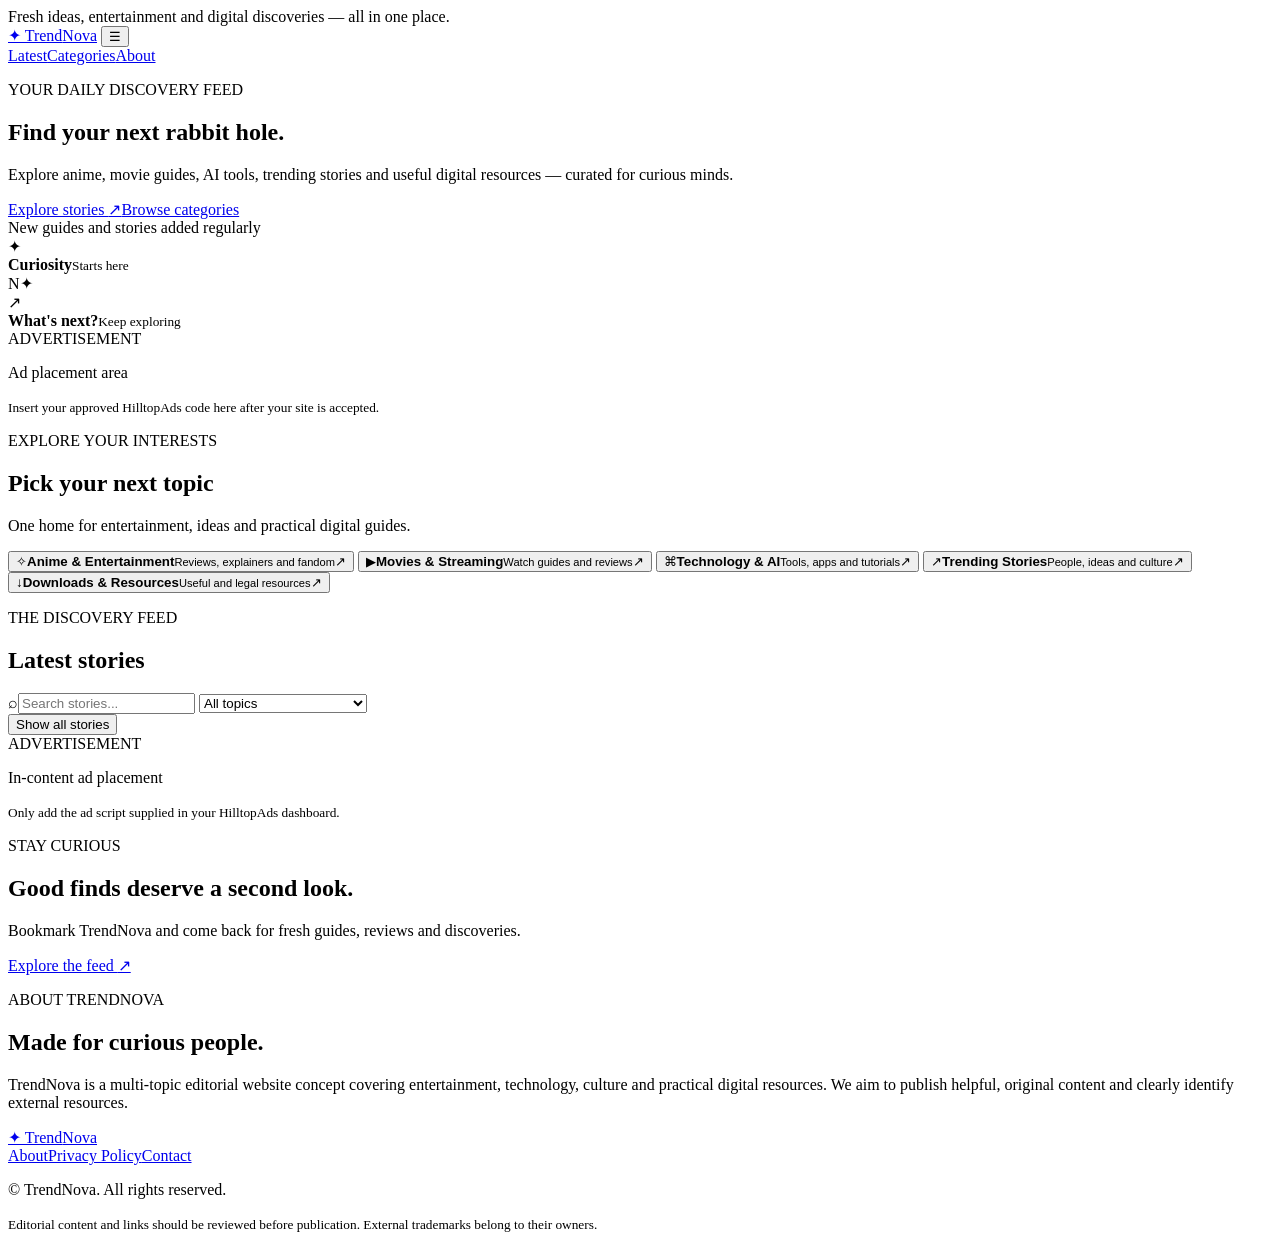
==== index.html @ b4d6908a "Add files via upload" ====
<!doctype html>
<html lang="en">
<head>
  <meta charset="utf-8">
  <meta name="viewport" content="width=device-width, initial-scale=1">
  <meta name="description" content="Discover anime, movies, technology, AI, trending stories and useful digital resources on TrendNova.">
  <meta name="theme-color" content="#10111b">
  <title>TrendNova — What's Worth Your Time</title>
  <link rel="stylesheet" href="style.css">
</head>
<body>
  <div class="announcement">Fresh ideas, entertainment and digital discoveries — all in one place.</div>
  <header class="site-header">
    <a class="brand" href="#" aria-label="TrendNova home"><span class="brand-mark">✦</span> Trend<span>Nova</span></a>
    <button class="menu-toggle" id="menuToggle" aria-label="Open navigation" aria-expanded="false">☰</button>
    <nav class="nav" id="mainNav">
      <a href="#latest">Latest</a><a href="#categories">Categories</a><a href="#about">About</a>
    </nav>
  </header>

  <main>
    <section class="hero">
      <div class="hero-copy">
        <p class="eyebrow">YOUR DAILY DISCOVERY FEED</p>
        <h1>Find your next <span>rabbit hole.</span></h1>
        <p class="hero-text">Explore anime, movie guides, AI tools, trending stories and useful digital resources — curated for curious minds.</p>
        <div class="hero-actions"><a class="button primary" href="#latest">Explore stories <span>↗</span></a><a class="button secondary" href="#categories">Browse categories</a></div>
        <div class="hero-note"><span class="live-dot"></span> New guides and stories added regularly</div>
      </div>
      <div class="hero-art" aria-hidden="true">
        <div class="orb orb-one"></div><div class="orb orb-two"></div>
        <div class="floating-card card-top"><span>✦</span><div><b>Curiosity</b><small>Starts here</small></div></div>
        <div class="hero-symbol">N<span>✦</span></div>
        <div class="floating-card card-bottom"><span>↗</span><div><b>What's next?</b><small>Keep exploring</small></div></div>
      </div>
    </section>

    <div class="ad-slot" aria-label="Advertisement placement">
      <span class="ad-label">ADVERTISEMENT</span>
      <p>Ad placement area</p>
      <small>Insert your approved HilltopAds code here after your site is accepted.</small>
    </div>

    <section class="section" id="categories">
      <div class="section-heading"><div><p class="eyebrow">EXPLORE YOUR INTERESTS</p><h2>Pick your next topic</h2></div><p class="section-intro">One home for entertainment, ideas and practical digital guides.</p></div>
      <div class="category-grid">
        <button class="category-card" data-filter="Anime & Entertainment"><span class="category-icon purple">✧</span><b>Anime & Entertainment</b><small>Reviews, explainers and fandom</small><span class="arrow">↗</span></button>
        <button class="category-card" data-filter="Movies & Streaming"><span class="category-icon pink">▶</span><b>Movies & Streaming</b><small>Watch guides and reviews</small><span class="arrow">↗</span></button>
        <button class="category-card" data-filter="Technology & AI"><span class="category-icon blue">⌘</span><b>Technology & AI</b><small>Tools, apps and tutorials</small><span class="arrow">↗</span></button>
        <button class="category-card" data-filter="Trending Stories"><span class="category-icon orange">↗</span><b>Trending Stories</b><small>People, ideas and culture</small><span class="arrow">↗</span></button>
        <button class="category-card" data-filter="Downloads & Resources"><span class="category-icon green">↓</span><b>Downloads & Resources</b><small>Useful and legal resources</small><span class="arrow">↗</span></button>
      </div>
    </section>

    <section class="section" id="latest">
      <div class="section-heading latest-heading"><div><p class="eyebrow">THE DISCOVERY FEED</p><h2>Latest stories</h2></div>
        <div class="feed-tools"><label class="search-box"><span>⌕</span><input id="searchInput" type="search" placeholder="Search stories..." aria-label="Search stories"></label>
          <select id="categoryFilter" aria-label="Filter by category"><option value="All">All topics</option><option>Anime & Entertainment</option><option>Movies & Streaming</option><option>Technology & AI</option><option>Trending Stories</option><option>Downloads & Resources</option></select>
        </div>
      </div>
      <div class="story-grid" id="storyGrid" aria-live="polite"></div>
      <p class="empty-state" id="emptyState" hidden>No stories match that search. Try another keyword or category.</p>
      <div class="load-row"><button class="button secondary" id="showAllBtn">Show all stories</button></div>
    </section>

    <div class="ad-slot ad-slot-wide" aria-label="Advertisement placement">
      <span class="ad-label">ADVERTISEMENT</span><p>In-content ad placement</p><small>Only add the ad script supplied in your HilltopAds dashboard.</small>
    </div>

    <section class="newsletter section">
      <div><p class="eyebrow">STAY CURIOUS</p><h2>Good finds deserve a second look.</h2><p>Bookmark TrendNova and come back for fresh guides, reviews and discoveries.</p></div>
      <a class="button primary" href="#latest">Explore the feed <span>↗</span></a>
    </section>

    <section class="section about-section" id="about">
      <p class="eyebrow">ABOUT TRENDNOVA</p><h2>Made for curious people.</h2>
      <p>TrendNova is a multi-topic editorial website concept covering entertainment, technology, culture and practical digital resources. We aim to publish helpful, original content and clearly identify external resources.</p>
    </section>
  </main>

  <footer class="footer">
    <a class="brand" href="#"><span class="brand-mark">✦</span> Trend<span>Nova</span></a>
    <div class="footer-links"><a href="about.html">About</a><a href="privacy.html">Privacy Policy</a><a href="contact.html">Contact</a></div>
    <p>© <span id="year"></span> TrendNova. All rights reserved.</p>
    <small>Editorial content and links should be reviewed before publication. External trademarks belong to their owners.</small>
  </footer>

  <dialog class="article-dialog" id="articleDialog">
    <button class="dialog-close" id="dialogClose" aria-label="Close article">×</button>
    <div id="dialogContent"></div>
  </dialog>
  <script src="script.js"></script>
</body>
</html>
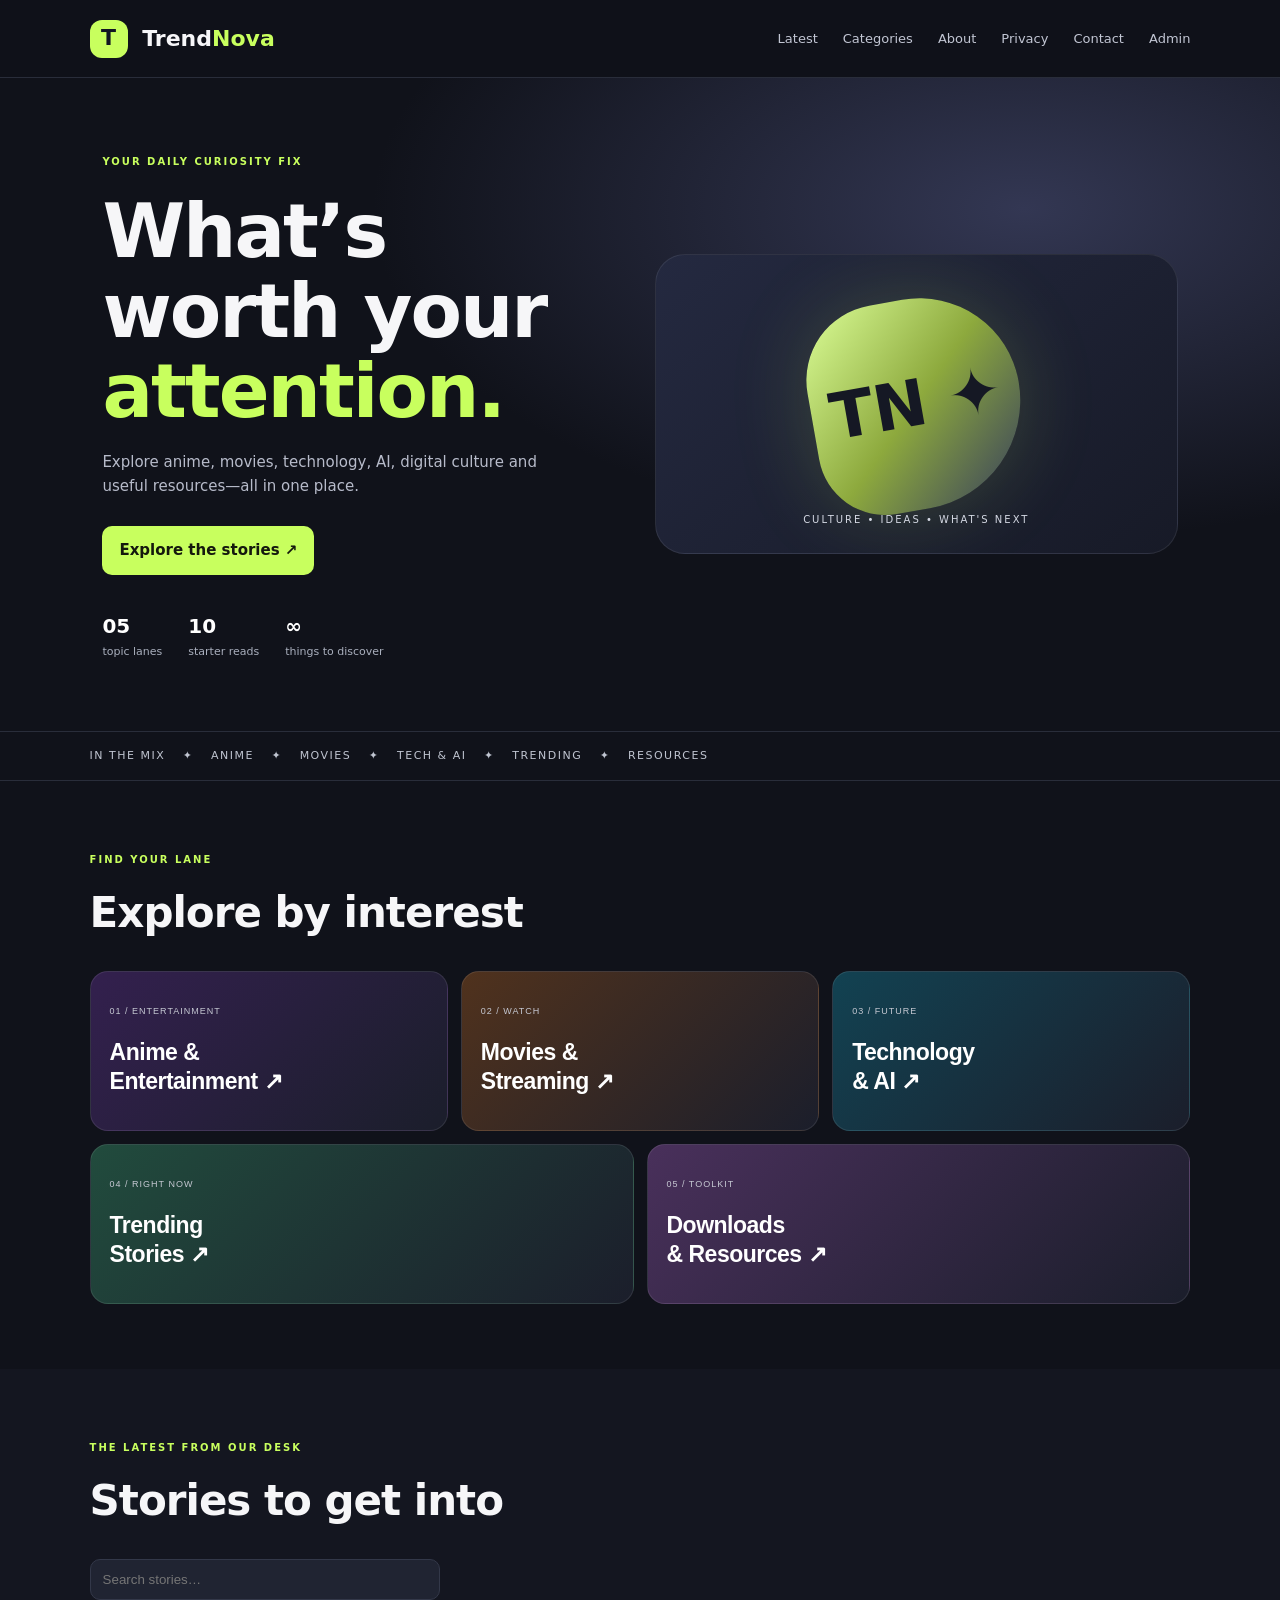
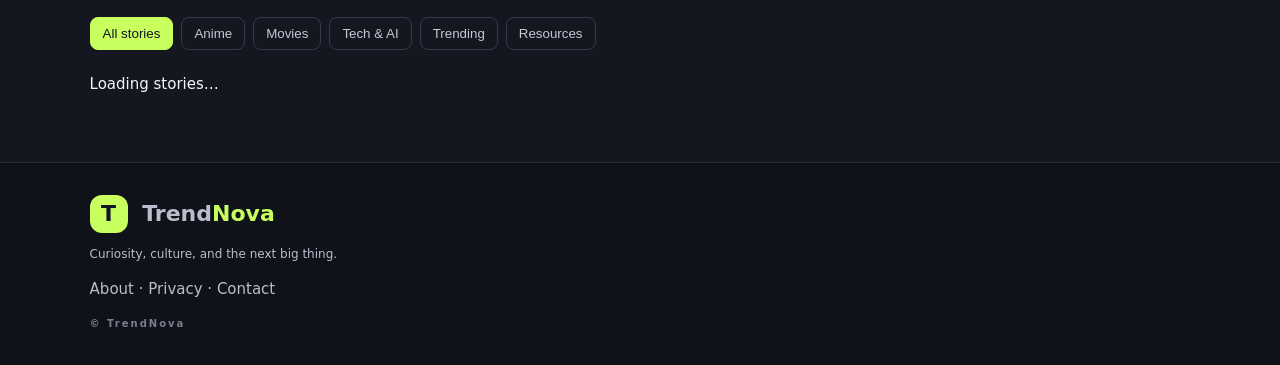
==== commit c2d8bc7c: "Add files via upload" ====
--- a/index.html
+++ b/index.html
@@ -1,94 +1,7 @@
-<!doctype html>
-<html lang="en">
-<head>
-  <meta charset="utf-8">
-  <meta name="viewport" content="width=device-width, initial-scale=1">
-  <meta name="description" content="Discover anime, movies, technology, AI, trending stories and useful digital resources on TrendNova.">
-  <meta name="theme-color" content="#10111b">
-  <title>TrendNova — What's Worth Your Time</title>
-  <link rel="stylesheet" href="style.css">
-</head>
-<body>
-  <div class="announcement">Fresh ideas, entertainment and digital discoveries — all in one place.</div>
-  <header class="site-header">
-    <a class="brand" href="#" aria-label="TrendNova home"><span class="brand-mark">✦</span> Trend<span>Nova</span></a>
-    <button class="menu-toggle" id="menuToggle" aria-label="Open navigation" aria-expanded="false">☰</button>
-    <nav class="nav" id="mainNav">
-      <a href="#latest">Latest</a><a href="#categories">Categories</a><a href="#about">About</a>
-    </nav>
-  </header>
-
-  <main>
-    <section class="hero">
-      <div class="hero-copy">
-        <p class="eyebrow">YOUR DAILY DISCOVERY FEED</p>
-        <h1>Find your next <span>rabbit hole.</span></h1>
-        <p class="hero-text">Explore anime, movie guides, AI tools, trending stories and useful digital resources — curated for curious minds.</p>
-        <div class="hero-actions"><a class="button primary" href="#latest">Explore stories <span>↗</span></a><a class="button secondary" href="#categories">Browse categories</a></div>
-        <div class="hero-note"><span class="live-dot"></span> New guides and stories added regularly</div>
-      </div>
-      <div class="hero-art" aria-hidden="true">
-        <div class="orb orb-one"></div><div class="orb orb-two"></div>
-        <div class="floating-card card-top"><span>✦</span><div><b>Curiosity</b><small>Starts here</small></div></div>
-        <div class="hero-symbol">N<span>✦</span></div>
-        <div class="floating-card card-bottom"><span>↗</span><div><b>What's next?</b><small>Keep exploring</small></div></div>
-      </div>
-    </section>
-
-    <div class="ad-slot" aria-label="Advertisement placement">
-      <span class="ad-label">ADVERTISEMENT</span>
-      <p>Ad placement area</p>
-      <small>Insert your approved HilltopAds code here after your site is accepted.</small>
-    </div>
-
-    <section class="section" id="categories">
-      <div class="section-heading"><div><p class="eyebrow">EXPLORE YOUR INTERESTS</p><h2>Pick your next topic</h2></div><p class="section-intro">One home for entertainment, ideas and practical digital guides.</p></div>
-      <div class="category-grid">
-        <button class="category-card" data-filter="Anime & Entertainment"><span class="category-icon purple">✧</span><b>Anime & Entertainment</b><small>Reviews, explainers and fandom</small><span class="arrow">↗</span></button>
-        <button class="category-card" data-filter="Movies & Streaming"><span class="category-icon pink">▶</span><b>Movies & Streaming</b><small>Watch guides and reviews</small><span class="arrow">↗</span></button>
-        <button class="category-card" data-filter="Technology & AI"><span class="category-icon blue">⌘</span><b>Technology & AI</b><small>Tools, apps and tutorials</small><span class="arrow">↗</span></button>
-        <button class="category-card" data-filter="Trending Stories"><span class="category-icon orange">↗</span><b>Trending Stories</b><small>People, ideas and culture</small><span class="arrow">↗</span></button>
-        <button class="category-card" data-filter="Downloads & Resources"><span class="category-icon green">↓</span><b>Downloads & Resources</b><small>Useful and legal resources</small><span class="arrow">↗</span></button>
-      </div>
-    </section>
-
-    <section class="section" id="latest">
-      <div class="section-heading latest-heading"><div><p class="eyebrow">THE DISCOVERY FEED</p><h2>Latest stories</h2></div>
-        <div class="feed-tools"><label class="search-box"><span>⌕</span><input id="searchInput" type="search" placeholder="Search stories..." aria-label="Search stories"></label>
-          <select id="categoryFilter" aria-label="Filter by category"><option value="All">All topics</option><option>Anime & Entertainment</option><option>Movies & Streaming</option><option>Technology & AI</option><option>Trending Stories</option><option>Downloads & Resources</option></select>
-        </div>
-      </div>
-      <div class="story-grid" id="storyGrid" aria-live="polite"></div>
-      <p class="empty-state" id="emptyState" hidden>No stories match that search. Try another keyword or category.</p>
-      <div class="load-row"><button class="button secondary" id="showAllBtn">Show all stories</button></div>
-    </section>
-
-    <div class="ad-slot ad-slot-wide" aria-label="Advertisement placement">
-      <span class="ad-label">ADVERTISEMENT</span><p>In-content ad placement</p><small>Only add the ad script supplied in your HilltopAds dashboard.</small>
-    </div>
-
-    <section class="newsletter section">
-      <div><p class="eyebrow">STAY CURIOUS</p><h2>Good finds deserve a second look.</h2><p>Bookmark TrendNova and come back for fresh guides, reviews and discoveries.</p></div>
-      <a class="button primary" href="#latest">Explore the feed <span>↗</span></a>
-    </section>
-
-    <section class="section about-section" id="about">
-      <p class="eyebrow">ABOUT TRENDNOVA</p><h2>Made for curious people.</h2>
-      <p>TrendNova is a multi-topic editorial website concept covering entertainment, technology, culture and practical digital resources. We aim to publish helpful, original content and clearly identify external resources.</p>
-    </section>
-  </main>
-
-  <footer class="footer">
-    <a class="brand" href="#"><span class="brand-mark">✦</span> Trend<span>Nova</span></a>
-    <div class="footer-links"><a href="about.html">About</a><a href="privacy.html">Privacy Policy</a><a href="contact.html">Contact</a></div>
-    <p>© <span id="year"></span> TrendNova. All rights reserved.</p>
-    <small>Editorial content and links should be reviewed before publication. External trademarks belong to their owners.</small>
-  </footer>
-
-  <dialog class="article-dialog" id="articleDialog">
-    <button class="dialog-close" id="dialogClose" aria-label="Close article">×</button>
-    <div id="dialogContent"></div>
-  </dialog>
-  <script src="script.js"></script>
-</body>
-</html>+<!doctype html><html lang="en"><head><meta charset="utf-8"><meta name="viewport" content="width=device-width,initial-scale=1"><meta name="description" content="TrendNova explores anime, movies, technology, AI, digital culture and useful resources."><title>TrendNova — What's worth your attention</title><link rel="stylesheet" href="style.css"></head><body>
+<header><a class="brand" href="index.html"><b>T</b> Trend<span>Nova</span></a><nav><a href="#latest">Latest</a><a href="#categories">Categories</a><a href="about.html">About</a><a href="privacy.html">Privacy</a><a href="contact.html">Contact</a><a href="admin.html">Admin</a></nav></header>
+<section class="hero"><div><small>YOUR DAILY CURIOSITY FIX</small><h1>What’s worth your <em>attention.</em></h1><p>Explore anime, movies, technology, AI, digital culture and useful resources—all in one place.</p><a class="btn" href="#latest">Explore the stories ↗</a><div class="stats"><span><b>05</b> topic lanes</span><span><b>10</b> starter reads</span><span><b>∞</b> things to discover</span></div></div><div class="hero-art"><div class="orb">TN ✦</div><label>CULTURE • IDEAS • WHAT'S NEXT</label></div></section>
+<div class="ticker">IN THE MIX　 ✦　 ANIME　 ✦　 MOVIES　 ✦　 TECH & AI　 ✦　 TRENDING　 ✦　 RESOURCES</div>
+<main><section id="categories"><div class="heading"><small>FIND YOUR LANE</small><h2>Explore by interest</h2></div><div class="categories"><button data-category="anime">01 / ENTERTAINMENT<strong>Anime &<br>Entertainment ↗</strong></button><button data-category="movies">02 / WATCH<strong>Movies &<br>Streaming ↗</strong></button><button data-category="tech">03 / FUTURE<strong>Technology<br>& AI ↗</strong></button><button data-category="trending">04 / RIGHT NOW<strong>Trending<br>Stories ↗</strong></button><button data-category="resources">05 / TOOLKIT<strong>Downloads<br>& Resources ↗</strong></button></div></section>
+<section id="latest" class="latest"><div class="heading"><small>THE LATEST FROM OUR DESK</small><h2>Stories to get into</h2></div><input id="search" placeholder="Search stories…"><div id="filters"><button class="active" data-filter="all">All stories</button><button data-filter="anime">Anime</button><button data-filter="movies">Movies</button><button data-filter="tech">Tech & AI</button><button data-filter="trending">Trending</button><button data-filter="resources">Resources</button></div><div id="posts" class="posts">Loading stories…</div><p id="empty" hidden>No stories match your search.</p></section></main>
+<footer><div class="brand"><b>T</b> Trend<span>Nova</span></div><p>Curiosity, culture, and the next big thing.</p><a href="about.html">About</a> · <a href="privacy.html">Privacy</a> · <a href="contact.html">Contact</a><small>© <span id="year"></span> TrendNova</small></footer><script src="script.js"></script></body></html>
--- a/style.css
+++ b/style.css
@@ -0,0 +1 @@
+*{box-sizing:border-box}html{scroll-behavior:smooth}body{margin:0;background:#10121a;color:#f6f6f8;font:15px/1.65 system-ui,-apple-system,Segoe UI,sans-serif}a{color:inherit;text-decoration:none}header{height:78px;padding:0 7%;display:flex;align-items:center;justify-content:space-between;border-bottom:1px solid #292d3a;position:sticky;top:0;background:#10121aee;backdrop-filter:blur(12px);z-index:3}.brand{font-size:22px;font-weight:850}.brand b{display:inline-grid;place-items:center;background:#c8ff5e;color:#111522;width:38px;height:38px;border-radius:12px;margin-right:7px}.brand span{color:#c8ff5e}nav{display:flex;gap:25px;color:#c2c6d3;font-size:13px}.hero{padding:70px 8%;display:grid;grid-template-columns:1fr 1fr;gap:30px;align-items:center;background:radial-gradient(ellipse at 80% 20%,#333753,transparent 45%)}small,.heading small{color:#c8ff5e;letter-spacing:2px;font-weight:800;font-size:10px}.hero h1{font-size:clamp(42px,6vw,75px);line-height:1.07;letter-spacing:-2px;margin:18px 0}.hero em{color:#c8ff5e;font-style:normal}.hero p{color:#b7bbca;max-width:470px}.btn{display:inline-block;background:#c8ff5e;color:#14180d;font-weight:800;padding:12px 17px;border-radius:10px;margin-top:12px}.stats{display:flex;gap:26px;margin-top:35px;color:#a9afbd;font-size:11px}.stats b{display:block;color:white;font-size:20px}.hero-art{min-height:300px;display:grid;place-items:center;position:relative;background:linear-gradient(140deg,#242940,#171a27);border:1px solid #ffffff15;border-radius:30px;overflow:hidden}.orb{width:210px;height:210px;border-radius:43% 57% 62% 38%;display:grid;place-items:center;background:linear-gradient(135deg,#dcff98,#8da93d,#343c5e);color:#151824;font-size:64px;font-weight:900;transform:rotate(-10deg);box-shadow:0 0 80px #c8ff5e2b}.hero-art label{position:absolute;bottom:25px;font-size:10px;letter-spacing:2px;color:#d4d8e3}.ticker{padding:15px 7%;border-block:1px solid #292d3a;color:#bfc4d0;font-size:11px;letter-spacing:1.5px;white-space:nowrap;overflow:hidden}main section{padding:65px 7%}.heading h2{font-size:clamp(28px,4vw,42px);margin:7px 0 24px;letter-spacing:-1px}.categories{display:grid;grid-template-columns:repeat(6,1fr);gap:13px}.categories button{grid-column:span 2;min-height:160px;border:1px solid #ffffff18;border-radius:18px;text-align:left;color:white;padding:19px;background:linear-gradient(135deg,#33204e,#1b1e2b);cursor:pointer}.categories button:nth-child(2){background:linear-gradient(135deg,#50321d,#1b1e2b)}.categories button:nth-child(3){background:linear-gradient(135deg,#124252,#1b1e2b)}.categories button:nth-child(4){grid-column:span 3;background:linear-gradient(135deg,#214b3d,#1b1e2b)}.categories button:nth-child(5){grid-column:span 3;background:linear-gradient(135deg,#49305b,#1b1e2b)}.categories button:hover{border-color:#c8ff5e}.categories button{font-size:9px;letter-spacing:1px;color:#c5c8d2}.categories strong{display:block;font-size:23px;line-height:1.25;color:white;margin-top:22px;letter-spacing:-.5px}.latest{background:#141620}.latest input{width:100%;max-width:350px;padding:12px;border-radius:10px;background:#202432;border:1px solid #333849;color:white;margin-bottom:17px}.latest #filters{display:flex;gap:8px;flex-wrap:wrap;margin-bottom:22px}.latest #filters button{border:1px solid #35394a;background:transparent;color:#c4c8d3;border-radius:8px;padding:8px 12px;cursor:pointer}.latest #filters button.active,.latest #filters button:hover{background:#c8ff5e;color:#111522;border-color:#c8ff5e}.posts{display:grid;grid-template-columns:repeat(3,minmax(0,1fr));gap:18px}.card{border:1px solid #ffffff12;background:#1b1e29;border-radius:17px;overflow:hidden;display:flex;flex-direction:column}.card img{width:100%;aspect-ratio:5/3;object-fit:cover}.card-content{padding:17px;display:flex;flex-direction:column;flex:1}.meta{font-size:10px;color:#c8ff5e;text-transform:uppercase;letter-spacing:.7px}.card h3{font-size:19px;line-height:1.3;margin:10px 0}.card p{font-size:12px;color:#b7bbca}.card a{color:#c8ff5e;font-size:12px;font-weight:800;margin-top:auto}.card:hover{transform:translateY(-3px)}footer{padding:32px 7%;border-top:1px solid #292d3a;color:#b9becc}footer p{font-size:12px}footer small{display:block;color:#777f91;margin-top:15px}.page{max-width:850px;margin:auto;padding:70px 25px;min-height:65vh}.page h1{font-size:clamp(38px,5vw,60px);line-height:1.1}.page p{color:#c2c6d3;line-height:1.9}.page a{color:#c8ff5e}@media(max-width:760px){header{padding:0 5%;height:auto;min-height:72px;gap:10px;align-items:flex-start;padding-top:17px;padding-bottom:14px;flex-wrap:wrap}nav{width:100%;gap:15px;flex-wrap:wrap;font-size:12px}.hero{padding:48px 6%;grid-template-columns:1fr}.hero-art{min-height:260px}.categories{grid-template-columns:repeat(2,1fr)}.categories button,.categories button:nth-child(4),.categories button:nth-child(5){grid-column:span 1;min-height:145px}.categories button:last-child{grid-column:span 2}.categories strong{font-size:19px}.posts{grid-template-columns:repeat(2,minmax(0,1fr))}main section{padding:50px 5%}}@media(max-width:500px){.posts{grid-template-columns:1fr}.stats{gap:16px}.hero h1{font-size:45px}.ticker{padding-inline:5%}}
